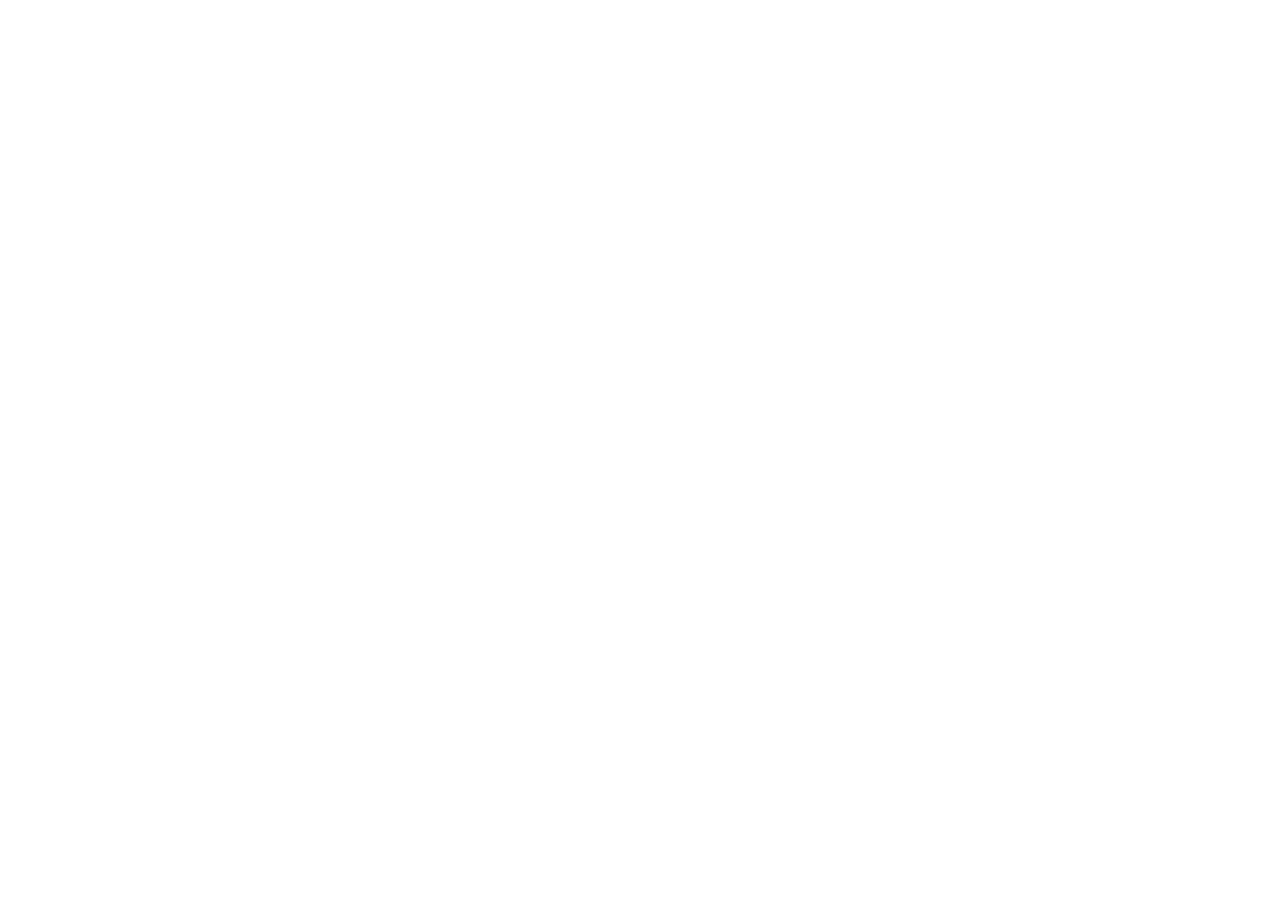
==== index.html @ c3ebef6c "pre tcc" ====
<!DOCTYPE html>
<html lang="pt-br">
<head>
    <meta charset="UTF-8">
    <meta name="viewport" content="width=device-width, initial-scale=1.0">
    <link rel="Stylesheet" href="style.css">
    <title>Santa Monica</title>
</head>
<body>
    
</body>
</html>
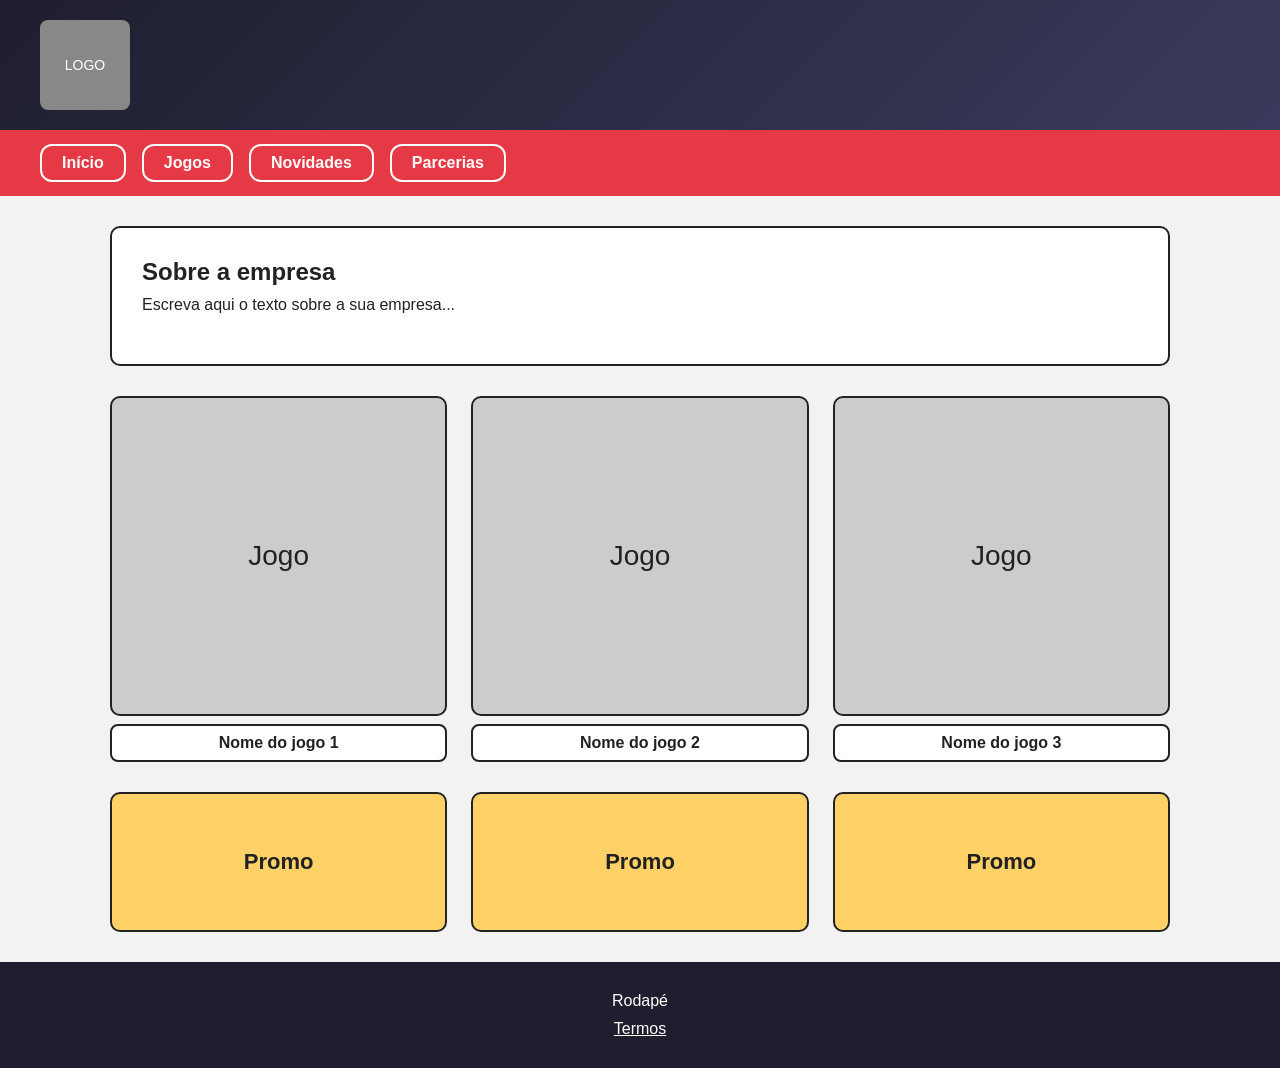
==== commit 25a8e77a: "duas paginas santa monica" ====
--- a/index.html
+++ b/index.html
@@ -1,12 +1,58 @@
 <!DOCTYPE html>
-<html lang="pt-br">
+<html lang="pt-BR">
 <head>
-    <meta charset="UTF-8">
-    <meta name="viewport" content="width=device-width, initial-scale=1.0">
-    <link rel="Stylesheet" href="style.css">
-    <title>Santa Monica</title>
+<meta charset="UTF-8">
+<meta name="viewport" content="width=device-width, initial-scale=1">
+<title>Studio Santa Monica</title>
+<link rel="stylesheet" href="style.css">
 </head>
 <body>
-    
+
+  <header class="topo">
+    <div class="logo">LOGO</div>
+  </header>
+
+  <nav class="menu">
+    <a href="index.html">Início</a>
+    <a href="jogos.html">Jogos</a>
+    <a href="#">Novidades</a>
+    <a href="#">Parcerias</a>
+  </nav>
+
+  <main>
+    <section class="sobre">
+      <h2>Sobre a empresa</h2>
+      <p>Escreva aqui o texto sobre a sua empresa...</p>
+    </section>
+
+    <!-- Jogos + nomes -->
+    <section class="grade">
+      <article class="jogo">
+        <div class="banner">Jogo</div>
+        <div class="nome">Nome do jogo 1</div>
+      </article>
+      <article class="jogo">
+        <div class="banner">Jogo</div>
+        <div class="nome">Nome do jogo 2</div>
+      </article>
+      <article class="jogo">
+        <div class="banner">Jogo</div>
+        <div class="nome">Nome do jogo 3</div>
+      </article>
+    </section>
+
+    <!-- Promoções -->
+    <section class="grade">
+      <div class="promo">Promo</div>
+      <div class="promo">Promo</div>
+      <div class="promo">Promo</div>
+    </section>
+  </main>
+
+  <footer>
+    <p>Rodapé</p>
+    <a href="#">Termos</a>
+  </footer>
+
 </body>
 </html>
--- a/style.css
+++ b/style.css
@@ -0,0 +1,130 @@
+* { box-sizing: border-box; 
+    margin: 0; 
+    padding: 0; 
+}
+
+body {
+  font-family: Arial, sans-serif;
+  background: #f2f2f2;
+  color: #222;
+}
+
+/*TOPO (logo) - Background 1*/
+.topo {
+  background: linear-gradient(135deg, #1e1e2f, #3a3a5c);
+  padding: 20px 40px;
+}
+.logo {
+  width: 90px;
+  height: 90px;
+  background: #888;
+  border-radius: 8px;
+  display: flex;
+  align-items: center;
+  justify-content: center;
+  color: #fff;
+  font-size: 14px;
+}
+
+/*MENU - Background 2*/
+.menu {
+  background: #e63946;
+  display: flex;
+  gap: 16px;
+  padding: 14px 40px;
+  flex-wrap: wrap;
+}
+.menu a {
+  color: #fff;
+  text-decoration: none;
+  padding: 8px 20px;
+  border: 2px solid #fff;
+  border-radius: 12px;
+  font-weight: bold;
+  transition: background .2s, color .2s;
+}
+.menu a:hover,
+.menu a:focus-visible {
+  background: #fff;
+  color: #e63946;
+}
+
+/*CONTEÚDO*/
+main {
+  max-width: 1100px;
+  margin: 30px auto;
+  padding: 0 20px;
+}
+
+/*Sobre a empresa*/
+.sobre {
+  background: #fff;
+  border: 2px solid #222;
+  border-radius: 10px;
+  padding: 30px;
+  margin-bottom: 30px;
+  min-height: 140px;
+}
+.sobre h2 { margin-bottom: 10px; }
+
+/*Grade*/
+.grade {
+  display: grid;
+  grid-template-columns: repeat(3, 1fr);
+  gap: 24px;
+  margin-bottom: 30px;
+}
+
+/*Jogos*/
+.jogo .banner {
+  height: 320px;
+  background: #ccc;
+  border: 2px solid #222;
+  border-radius: 10px;
+  display: flex;
+  align-items: center;
+  justify-content: center;
+  font-size: 28px;
+}
+.jogo .nome {
+  margin-top: 8px;
+  padding: 8px;
+  text-align: center;
+  background: #fff;
+  border: 2px solid #222;
+  border-radius: 8px;
+  font-weight: bold;
+}
+
+/* Promoções */
+.promo {
+  height: 140px;
+  background: #ffd166;
+  border: 2px solid #222;
+  border-radius: 10px;
+  display: flex;
+  align-items: center;
+  justify-content: center;
+  font-size: 22px;
+  font-weight: bold;
+}
+
+/* ===== RODAPÉ ===== */
+footer {
+  background: #1e1e2f;
+  color: #fff;
+  padding: 30px 40px;
+  text-align: center;
+}
+footer a {
+  color: #fff;
+  display: inline-block;
+  margin-top: 10px;
+}
+
+/*CELULAR*/
+@media (max-width: 700px) {
+  .grade { grid-template-columns: 1fr; }
+  .jogo .banner { height: 220px; }
+  .topo, .menu, footer { padding-left: 20px; padding-right: 20px; }
+}
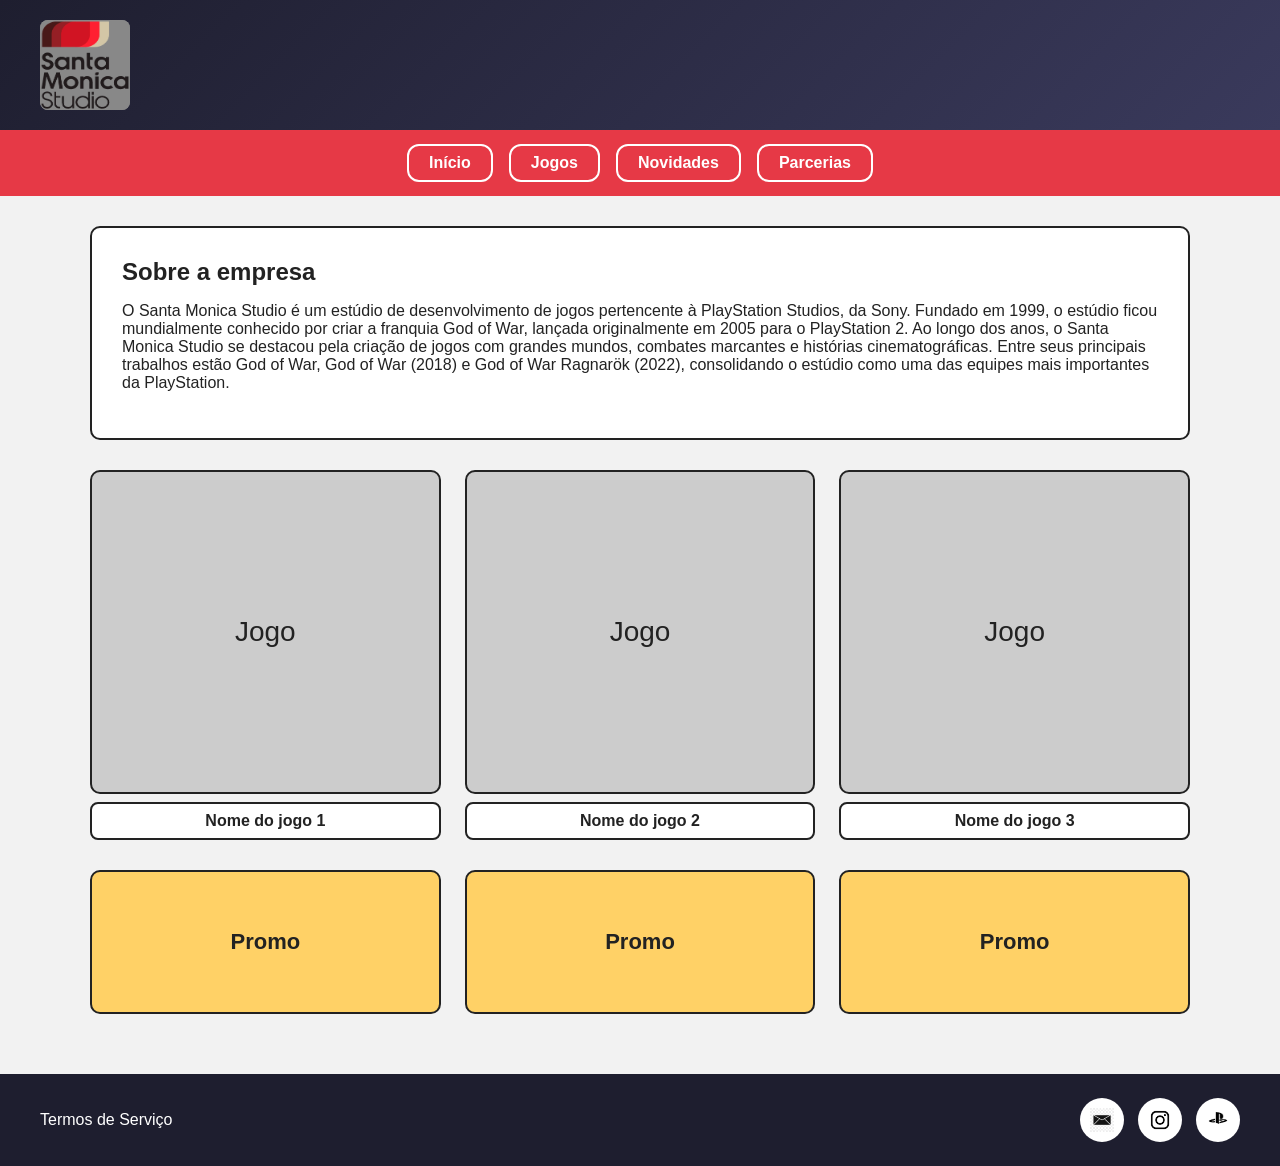
==== commit f516929f: "alterações do pre tcc" ====
--- a/index.html
+++ b/index.html
@@ -1,44 +1,47 @@
 <!DOCTYPE html>
 <html lang="pt-BR">
-<head>
-<meta charset="UTF-8">
-<meta name="viewport" content="width=device-width, initial-scale=1">
-<title>Studio Santa Monica</title>
-<link rel="stylesheet" href="style.css">
-</head>
+    <head>
+    <meta charset="UTF-8">
+    <meta name="viewport" content="width=device-width, initial-scale=1">
+    <title>Minha Empresa</title>
+    <link rel="stylesheet" href="style.css">
+  </head>
 <body>
 
   <header class="topo">
-    <div class="logo">LOGO</div>
+    <div class="logo">
+      <img class="logo" src="imagens/SonySantaMonicaStudioLogo.png" alt="studiosanta">
+    </div>
   </header>
 
   <nav class="menu">
-    <a href="index.html">Início</a>
-    <a href="jogos.html">Jogos</a>
-    <a href="#">Novidades</a>
-    <a href="#">Parcerias</a>
+    <a class="link-menu" href="#">Início</a>
+    <a class="link-menu" href="#">Jogos</a>
+    <a class="link-menu" href="#">Novidades</a>
+    <a class="link-menu" href="#">Parcerias</a>
   </nav>
 
-  <main>
+  <main class="principal">
+
     <section class="sobre">
-      <h2>Sobre a empresa</h2>
-      <p>Escreva aqui o texto sobre a sua empresa...</p>
+      <h2 class="sobre-titulo">Sobre a empresa</h2>
+      <p>O Santa Monica Studio é um estúdio de desenvolvimento de jogos pertencente à PlayStation Studios, da Sony. Fundado em 1999, o estúdio ficou mundialmente conhecido por criar a franquia God of War, lançada originalmente em 2005 para o PlayStation 2. Ao longo dos anos, o Santa Monica Studio se destacou pela criação de jogos com grandes mundos, combates marcantes e histórias cinematográficas. Entre seus principais trabalhos estão God of War, God of War (2018) e God of War Ragnarök (2022), consolidando o estúdio como uma das equipes mais importantes da PlayStation.</p>
     </section>
 
-    <!-- Jogos + nomes -->
+    <!-- Jogos - nomes -->
     <section class="grade">
-      <article class="jogo">
-        <div class="banner">Jogo</div>
-        <div class="nome">Nome do jogo 1</div>
-      </article>
-      <article class="jogo">
-        <div class="banner">Jogo</div>
-        <div class="nome">Nome do jogo 2</div>
-      </article>
-      <article class="jogo">
-        <div class="banner">Jogo</div>
-        <div class="nome">Nome do jogo 3</div>
-      </article>
+      <div>
+        <div class="banner-jogo">Jogo</div>
+        <div class="nome-jogo">Nome do jogo 1</div>
+      </div>
+      <div>
+        <div class="banner-jogo">Jogo</div>
+        <div class="nome-jogo">Nome do jogo 2</div>
+      </div>
+      <div>
+        <div class="banner-jogo">Jogo</div>
+        <div class="nome-jogo">Nome do jogo 3</div>
+      </div>
     </section>
 
     <!-- Promoções -->
@@ -47,11 +50,25 @@
       <div class="promo">Promo</div>
       <div class="promo">Promo</div>
     </section>
+
   </main>
 
-  <footer>
-    <p>Rodapé</p>
-    <a href="#">Termos</a>
+  <footer class="rodape">
+
+    <a class="termos" href="https://www.playstation.com/en-us/legal/website-terms-of-use/" target="_blank">Termos de Serviço</a>
+
+    <div class="contatos">
+      <a class="bolinha" href="mailto:seuemail@exemplo.com" target="_blank">
+        <img class="icone" src="imagens/logo-email.jpg" alt="Email">
+      </a>
+      <a class="bolinha" href="https://www.instagram.com/santamonicastudio/" target="_blank">
+        <img class="icone" src="imagens/logo-instagram.webp" alt="Instagram">
+      </a>
+      <a class="bolinha" href="https://www.playstation.com/pt-br/" target="_blank">
+        <img class="icone" src="imagens/logo-sony.png" alt="WhatsApp">
+      </a>
+    </div>
+
   </footer>
 
 </body>
--- a/style.css
+++ b/style.css
@@ -1,130 +1,153 @@
-* { box-sizing: border-box; 
-    margin: 0; 
-    padding: 0; 
-}
-
 body {
-  font-family: Arial, sans-serif;
-  background: #f2f2f2;
-  color: #222;
-}
-
-/*TOPO (logo) - Background 1*/
-.topo {
-  background: linear-gradient(135deg, #1e1e2f, #3a3a5c);
-  padding: 20px 40px;
-}
-.logo {
-  width: 90px;
-  height: 90px;
-  background: #888;
-  border-radius: 8px;
-  display: flex;
-  align-items: center;
-  justify-content: center;
-  color: #fff;
-  font-size: 14px;
-}
-
-/*MENU - Background 2*/
-.menu {
-  background: #e63946;
-  display: flex;
-  gap: 16px;
-  padding: 14px 40px;
-  flex-wrap: wrap;
-}
-.menu a {
-  color: #fff;
-  text-decoration: none;
-  padding: 8px 20px;
-  border: 2px solid #fff;
-  border-radius: 12px;
-  font-weight: bold;
-  transition: background .2s, color .2s;
-}
-.menu a:hover,
-.menu a:focus-visible {
-  background: #fff;
-  color: #e63946;
-}
-
-/*CONTEÚDO*/
-main {
-  max-width: 1100px;
-  margin: 30px auto;
-  padding: 0 20px;
-}
-
-/*Sobre a empresa*/
-.sobre {
-  background: #fff;
-  border: 2px solid #222;
-  border-radius: 10px;
-  padding: 30px;
-  margin-bottom: 30px;
-  min-height: 140px;
-}
-.sobre h2 { margin-bottom: 10px; }
-
-/*Grade*/
-.grade {
-  display: grid;
-  grid-template-columns: repeat(3, 1fr);
-  gap: 24px;
-  margin-bottom: 30px;
-}
-
-/*Jogos*/
-.jogo .banner {
-  height: 320px;
-  background: #ccc;
-  border: 2px solid #222;
-  border-radius: 10px;
-  display: flex;
-  align-items: center;
-  justify-content: center;
-  font-size: 28px;
-}
-.jogo .nome {
-  margin-top: 8px;
-  padding: 8px;
-  text-align: center;
-  background: #fff;
-  border: 2px solid #222;
-  border-radius: 8px;
-  font-weight: bold;
-}
-
-/* Promoções */
-.promo {
-  height: 140px;
-  background: #ffd166;
-  border: 2px solid #222;
-  border-radius: 10px;
-  display: flex;
-  align-items: center;
-  justify-content: center;
-  font-size: 22px;
-  font-weight: bold;
-}
-
-/* ===== RODAPÉ ===== */
-footer {
-  background: #1e1e2f;
-  color: #fff;
-  padding: 30px 40px;
-  text-align: center;
-}
-footer a {
-  color: #fff;
-  display: inline-block;
-  margin-top: 10px;
-}
-
-/*CELULAR*/
-@media (max-width: 700px) {
-  .grade { grid-template-columns: 1fr; }
-  .jogo .banner { height: 220px; }
-  .topo, .menu, footer { padding-left: 20px; padding-right: 20px; }
-}+    margin: 0;
+    font-family: Arial, sans-serif;
+    background: #f2f2f2;
+    color: #222;
+    display: flex;
+    flex-direction: column;
+    min-height: 100vh;
+  }
+  
+  /*TOPO (logo) - Background 1*/
+  .topo {
+    background: linear-gradient(135deg, #1e1e2f, #3a3a5c);
+    padding: 20px 40px;
+  }
+  
+  .logo {
+    width: 90px;
+    height: 90px;
+    background: #888;
+    border-radius: 8px;
+    display: flex;
+    align-items: center;
+    justify-content: center;
+    color: #fff;
+    font-size: 14px;
+  }
+  
+  /*MENU - Background 2*/
+  .menu {
+    background: #e63946;
+    display: flex;
+    justify-content: center;
+    gap: 16px;
+    padding: 14px 40px;
+  }
+  
+  .link-menu {
+    color: #fff;
+    text-decoration: none;
+    padding: 8px 20px;
+    border: 2px solid #fff;
+    border-radius: 12px;
+    font-weight: bold;
+  }
+  
+  .link-menu:hover {
+    background: #fff;
+    color: #e63946;
+  }
+  
+  /*CONTEÚDO*/
+  .principal {
+    flex: 1;
+    width: 100%;
+    max-width: 1100px;
+    margin: 30px auto;
+    padding: 0 20px;
+  }
+  
+  .sobre {
+    background: #fff;
+    border: 2px solid #222;
+    border-radius: 10px;
+    padding: 30px;
+    margin-bottom: 30px;
+    min-height: 140px;
+  }
+  
+  .sobre-titulo {
+    margin-top: 0;
+    margin-bottom: 10px;
+  }
+  
+  .grade {
+    display: grid;
+    grid-template-columns: repeat(3, 1fr);
+    gap: 24px;
+    margin-bottom: 30px;
+  }
+  
+  /*Jogos*/
+  .banner-jogo {
+    height: 320px;
+    background: #ccc;
+    border: 2px solid #222;
+    border-radius: 10px;
+    display: flex;
+    align-items: center;
+    justify-content: center;
+    font-size: 28px;
+  }
+  
+  .nome-jogo {
+    margin-top: 8px;
+    padding: 8px;
+    text-align: center;
+    background: #fff;
+    border: 2px solid #222;
+    border-radius: 8px;
+    font-weight: bold;
+  }
+  
+  /*Promoções*/
+  .promo {
+    height: 140px;
+    background: #ffd166;
+    border: 2px solid #222;
+    border-radius: 10px;
+    display: flex;
+    align-items: center;
+    justify-content: center;
+    font-size: 22px;
+    font-weight: bold;
+  }
+  
+  /*RODAPÉ*/
+  .rodape {
+    background: #1e1e2f;
+    padding: 24px 40px;
+    display: flex;
+    justify-content: space-between;
+    align-items: center;
+  }
+  
+  .termos {
+    color: #fff;
+    text-decoration: none;
+  }
+  
+  .termos:hover {
+    text-decoration: underline;
+  }
+  
+  .contatos {
+    display: flex;
+    gap: 14px;
+  }
+  
+  .bolinha {
+    width: 44px;
+    height: 44px;
+    background: #fff;
+    border-radius: 50%;
+    display: flex;
+    align-items: center;
+    justify-content: center;
+  }
+  
+  .icone {
+    width: 24px;
+    height: 24px;
+  }
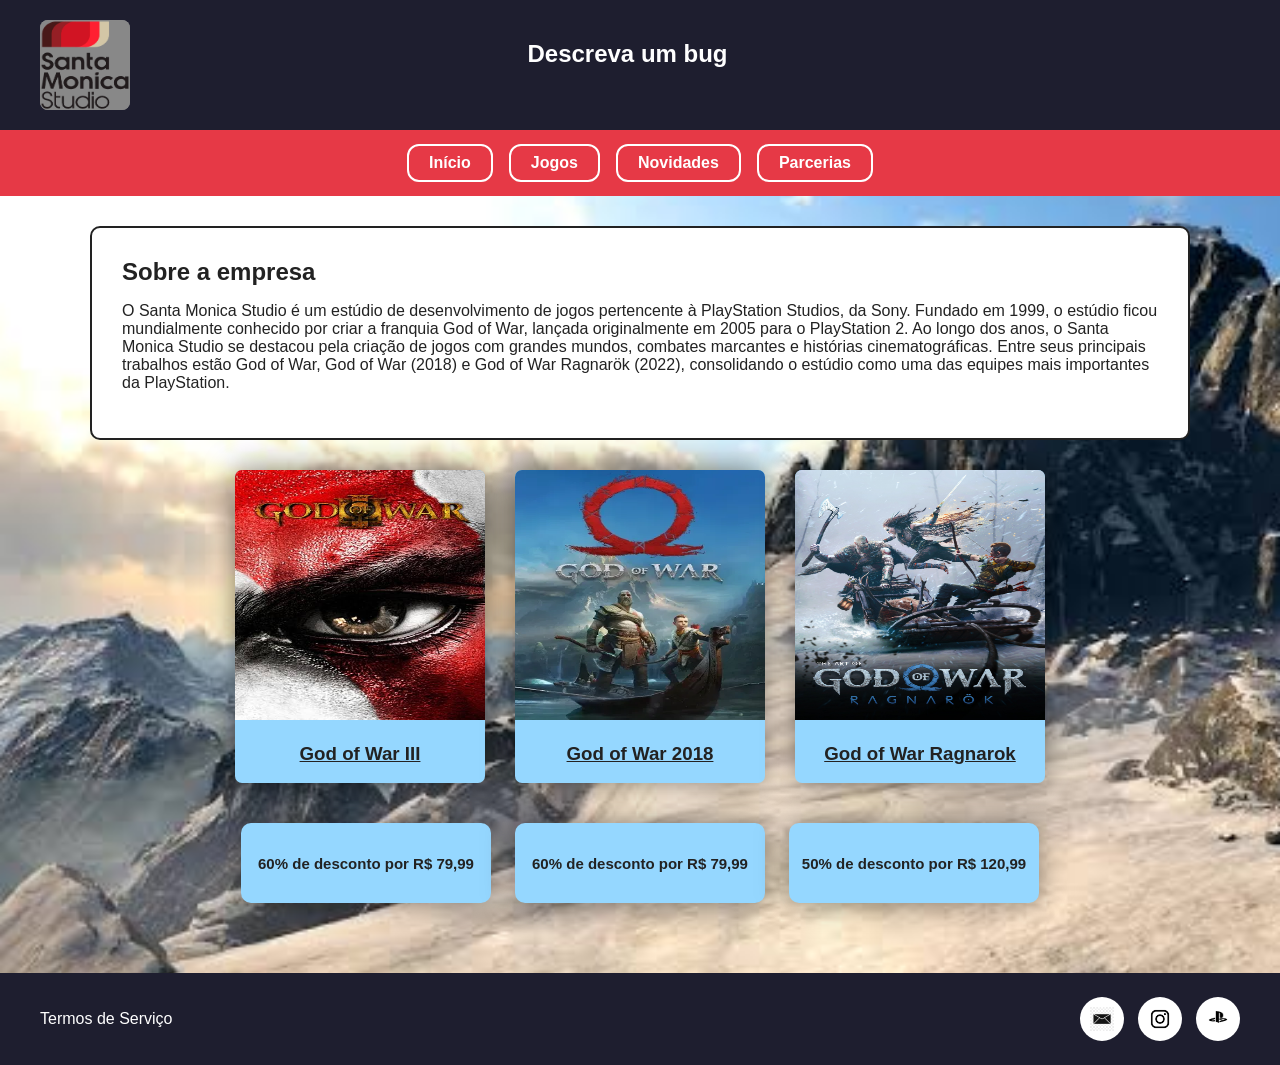
==== commit 7d576c45: "alterações pagina inicial" ====
--- a/index.html
+++ b/index.html
@@ -3,23 +3,24 @@
     <head>
     <meta charset="UTF-8">
     <meta name="viewport" content="width=device-width, initial-scale=1">
-    <title>Minha Empresa</title>
+    <title>Studio Santa Monica</title>
     <link rel="stylesheet" href="style.css">
   </head>
 <body>
-
+  
   <header class="topo">
     <div class="logo">
       <img class="logo" src="imagens/SonySantaMonicaStudioLogo.png" alt="studiosanta">
     </div>
+    <h2 class="bug"> <a href="https://support.sms.playstation.com/hc/en-us/requests/new" target="_blank"> Descreva um bug </a><h2></h2>
   </header>
-
   <nav class="menu">
-    <a class="link-menu" href="#">Início</a>
-    <a class="link-menu" href="#">Jogos</a>
+    <a class="link-menu" href="./index.html">Início</a>
+    <a class="link-menu" href="./jogos.html">Jogos</a>
     <a class="link-menu" href="#">Novidades</a>
     <a class="link-menu" href="#">Parcerias</a>
   </nav>
+
 
   <main class="principal">
 
@@ -29,26 +30,27 @@
     </section>
 
     <!-- Jogos - nomes -->
-    <section class="grade">
-      <div>
-        <div class="banner-jogo">Jogo</div>
-        <div class="nome-jogo">Nome do jogo 1</div>
-      </div>
-      <div>
-        <div class="banner-jogo">Jogo</div>
-        <div class="nome-jogo">Nome do jogo 2</div>
-      </div>
-      <div>
-        <div class="banner-jogo">Jogo</div>
-        <div class="nome-jogo">Nome do jogo 3</div>
-      </div>
+    <section class="container">
+        <div class="cards">
+            <article class="card">
+                <img src="imagens/gow 3.jfif" alt="gow3">
+                <h3><u>God of War III</u></h3>
+            </article>
+            <article class="card">
+                <img src="imagens/gow 2018.webp" alt="gow2018">
+                <h3><u>God of War 2018</u></h3>
+            </article>
+            <article class="card">
+                <img src="imagens/gow ragnarok.jpg" alt="gowragnarok">
+                <h3><u>God of War Ragnarok</u></h3>
+            </article>
     </section>
 
     <!-- Promoções -->
     <section class="grade">
-      <div class="promo">Promo</div>
-      <div class="promo">Promo</div>
-      <div class="promo">Promo</div>
+      <div class="promo">60% de desconto por R$ 79,99</div>
+      <div class="promo">60% de desconto por R$ 79,99</div>
+      <div class="promo">50% de desconto por R$ 120,99</div>
     </section>
 
   </main>
@@ -65,7 +67,7 @@
         <img class="icone" src="imagens/logo-instagram.webp" alt="Instagram">
       </a>
       <a class="bolinha" href="https://www.playstation.com/pt-br/" target="_blank">
-        <img class="icone" src="imagens/logo-sony.png" alt="WhatsApp">
+        <img class="icone" src="imagens/logo-sony.png" alt="Sony">
       </a>
     </div>
 
--- a/style.css
+++ b/style.css
@@ -1,7 +1,10 @@
 body {
     margin: 0;
     font-family: Arial, sans-serif;
-    background: #f2f2f2;
+    background-image: url(imagens/background-godofwar.jfif);
+    background-repeat: no-repeat;
+    background-size: cover;
+    background-position: center;
     color: #222;
     display: flex;
     flex-direction: column;
@@ -10,8 +13,11 @@
   
   /*TOPO (logo) - Background 1*/
   .topo {
-    background: linear-gradient(135deg, #1e1e2f, #3a3a5c);
-    padding: 20px 40px;
+   background-color:#1e1e2f;
+   text-align: center;
+   display: flex;
+   padding: 20px 40px;
+   justify-content: space-between;
   }
   
   .logo {
@@ -25,7 +31,16 @@
     color: #fff;
     font-size: 14px;
   }
-  
+
+  .bug{
+    padding-right: 115px;
+  }
+
+  .bug a{
+    text-decoration: none;
+    color: #fff;
+  }
+
   /*MENU - Background 2*/
   .menu {
     background: #e63946;
@@ -73,8 +88,6 @@
   }
   
   .grade {
-    display: grid;
-    grid-template-columns: repeat(3, 1fr);
     gap: 24px;
     margin-bottom: 30px;
   }
@@ -103,16 +116,26 @@
   
   /*Promoções*/
   .promo {
-    height: 140px;
-    background: #ffd166;
-    border: 2px solid #222;
+    width: 250px;
+    height: 80px;
+    background: #95D7FF;
+    box-shadow: 0px 0px 30px rgba(0, 0, 0, 0.5);
     border-radius: 10px;
     display: flex;
     align-items: center;
-    justify-content: center;
-    font-size: 22px;
+    justify-content: space-around;
+    font-size: 15px;
     font-weight: bold;
-  }
+    gap: 100px;
+  }
+
+  .grade{
+    display: flex;
+    justify-content: center;
+    margin: 40px;
+    padding-left: 10px;
+    padding-right: 10px;
+  } 
   
   /*RODAPÉ*/
   .rodape {
@@ -150,4 +173,31 @@
   .icone {
     width: 24px;
     height: 24px;
-  }+  }
+
+  .cards{
+    display: flex;
+    gap: 30px;
+    justify-content: center;
+    align-items: center;
+    flex-wrap: wrap;
+}
+
+.card{
+    background-color: #95D7FF;
+    width: 250px;
+    border-radius: 7px;
+    overflow: hidden;
+    text-align: center;
+    box-shadow: 0px 0px 30px rgba(0, 0, 0, 0.5);
+}
+
+.card:hover{
+    transform: scale(1.01);
+    transition: 1s;
+}
+
+.card img{
+    width: 100%;
+    height: 250px;
+}
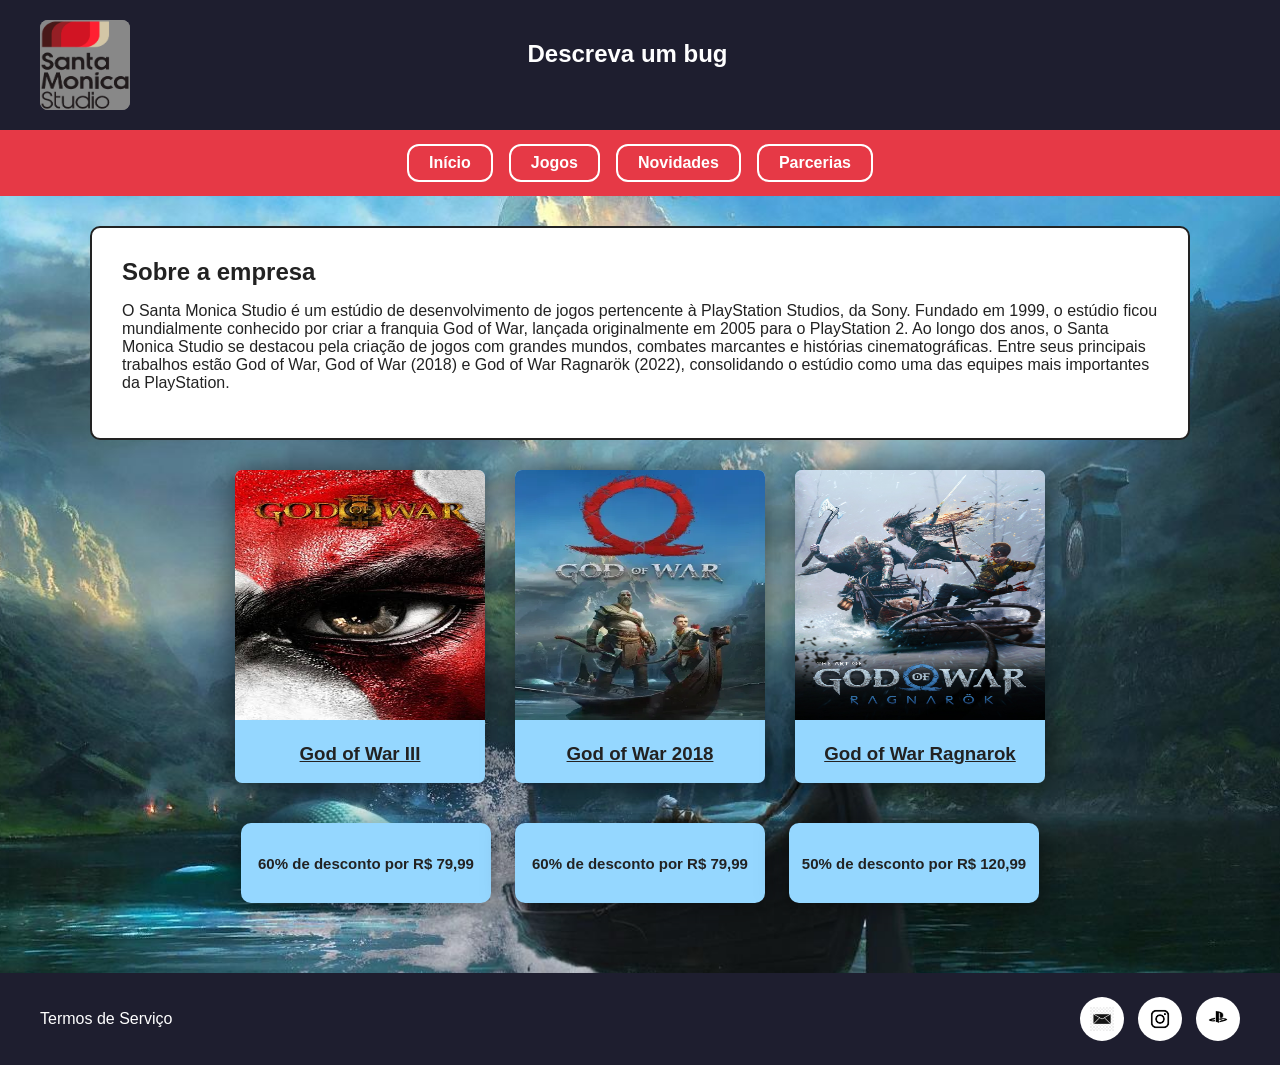
==== commit 691f0608: "alterar imagem" ====
--- a/index.html
+++ b/index.html
@@ -17,7 +17,7 @@
   <nav class="menu">
     <a class="link-menu" href="./index.html">Início</a>
     <a class="link-menu" href="./jogos.html">Jogos</a>
-    <a class="link-menu" href="#">Novidades</a>
+    <a class="link-menu" href="./novidades.html">Novidades</a>
     <a class="link-menu" href="#">Parcerias</a>
   </nav>
 
--- a/style.css
+++ b/style.css
@@ -1,7 +1,7 @@
 body {
     margin: 0;
     font-family: Arial, sans-serif;
-    background-image: url(imagens/background-godofwar.jfif);
+    background-image: url(background.jpg);
     background-repeat: no-repeat;
     background-size: cover;
     background-position: center;
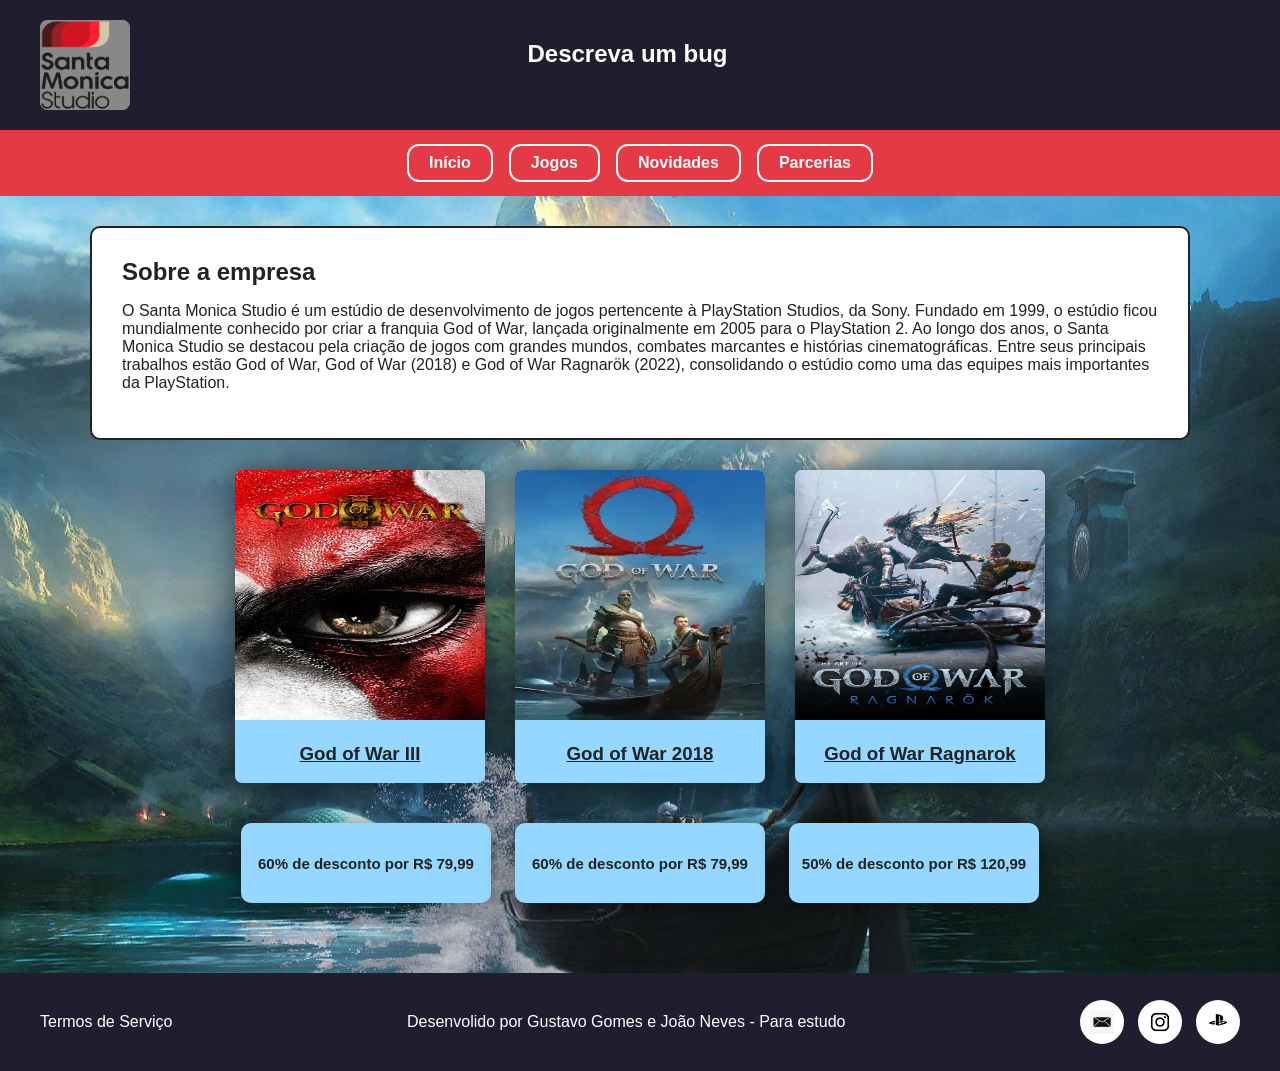
==== commit 734474f7: "alteração final" ====
--- a/index.html
+++ b/index.html
@@ -5,6 +5,7 @@
     <meta name="viewport" content="width=device-width, initial-scale=1">
     <title>Studio Santa Monica</title>
     <link rel="stylesheet" href="style.css">
+    <link rel="icon" type="image/png" href="./img/SML2a-removebg-preview.png">
   </head>
 <body>
   
@@ -18,7 +19,7 @@
     <a class="link-menu" href="./index.html">Início</a>
     <a class="link-menu" href="./jogos.html">Jogos</a>
     <a class="link-menu" href="./novidades.html">Novidades</a>
-    <a class="link-menu" href="#">Parcerias</a>
+    <a class="link-menu" href="./parcerias.html">Parcerias</a>
   </nav>
 
 
@@ -33,15 +34,21 @@
     <section class="container">
         <div class="cards">
             <article class="card">
-                <img src="imagens/gow 3.jfif" alt="gow3">
+                <a href="https://store.playstation.com/pt-br/product/UP9000-CUSA01623_00-0000GODOFWAR3PS4" target="_blank">
+                  <img src="imagens/gow 3.jfif" alt="gow3">
+                  </a>
                 <h3><u>God of War III</u></h3>
             </article>
             <article class="card">
-                <img src="imagens/gow 2018.webp" alt="gow2018">
+               <a href="https://store.playstation.com/pt-br/product/UP9000-CUSA07408_00-GODOFWARDDE00000" target="_blank">
+                 <img src="imagens/gow 2018.webp" alt="gow2018">
+                 </a>
                 <h3><u>God of War 2018</u></h3>
             </article>
             <article class="card">
-                <img src="imagens/gow ragnarok.jpg" alt="gowragnarok">
+               <a href="https://store.playstation.com/pt-br/product/UP9000-CUSA34384_00-GOWRAGNAROK00000" target="_blank">
+                 <img src="imagens/gow ragnarok.jpg" alt="gowragnarok">
+                 </a>
                 <h3><u>God of War Ragnarok</u></h3>
             </article>
     </section>
@@ -58,7 +65,7 @@
   <footer class="rodape">
 
     <a class="termos" href="https://www.playstation.com/en-us/legal/website-terms-of-use/" target="_blank">Termos de Serviço</a>
-
+      <p>Desenvolido por Gustavo Gomes e João Neves - Para estudo</p>
     <div class="contatos">
       <a class="bolinha" href="mailto:seuemail@exemplo.com" target="_blank">
         <img class="icone" src="imagens/logo-email.jpg" alt="Email">
@@ -70,7 +77,7 @@
         <img class="icone" src="imagens/logo-sony.png" alt="Sony">
       </a>
     </div>
-
+      
   </footer>
 
 </body>
--- a/style.css
+++ b/style.css
@@ -1,9 +1,7 @@
 body {
     margin: 0;
     font-family: Arial, sans-serif;
-    background-image: url(background.jpg);
-    background-repeat: no-repeat;
-    background-size: cover;
+    background-image: url(imagens/background.jpg);
     background-position: center;
     color: #222;
     display: flex;
@@ -154,7 +152,9 @@
   .termos:hover {
     text-decoration: underline;
   }
-  
+  .rodape p{
+    color: white;
+    }
   .contatos {
     display: flex;
     gap: 14px;
@@ -190,6 +190,7 @@
     overflow: hidden;
     text-align: center;
     box-shadow: 0px 0px 30px rgba(0, 0, 0, 0.5);
+     cursor: pointer;
 }
 
 .card:hover{
